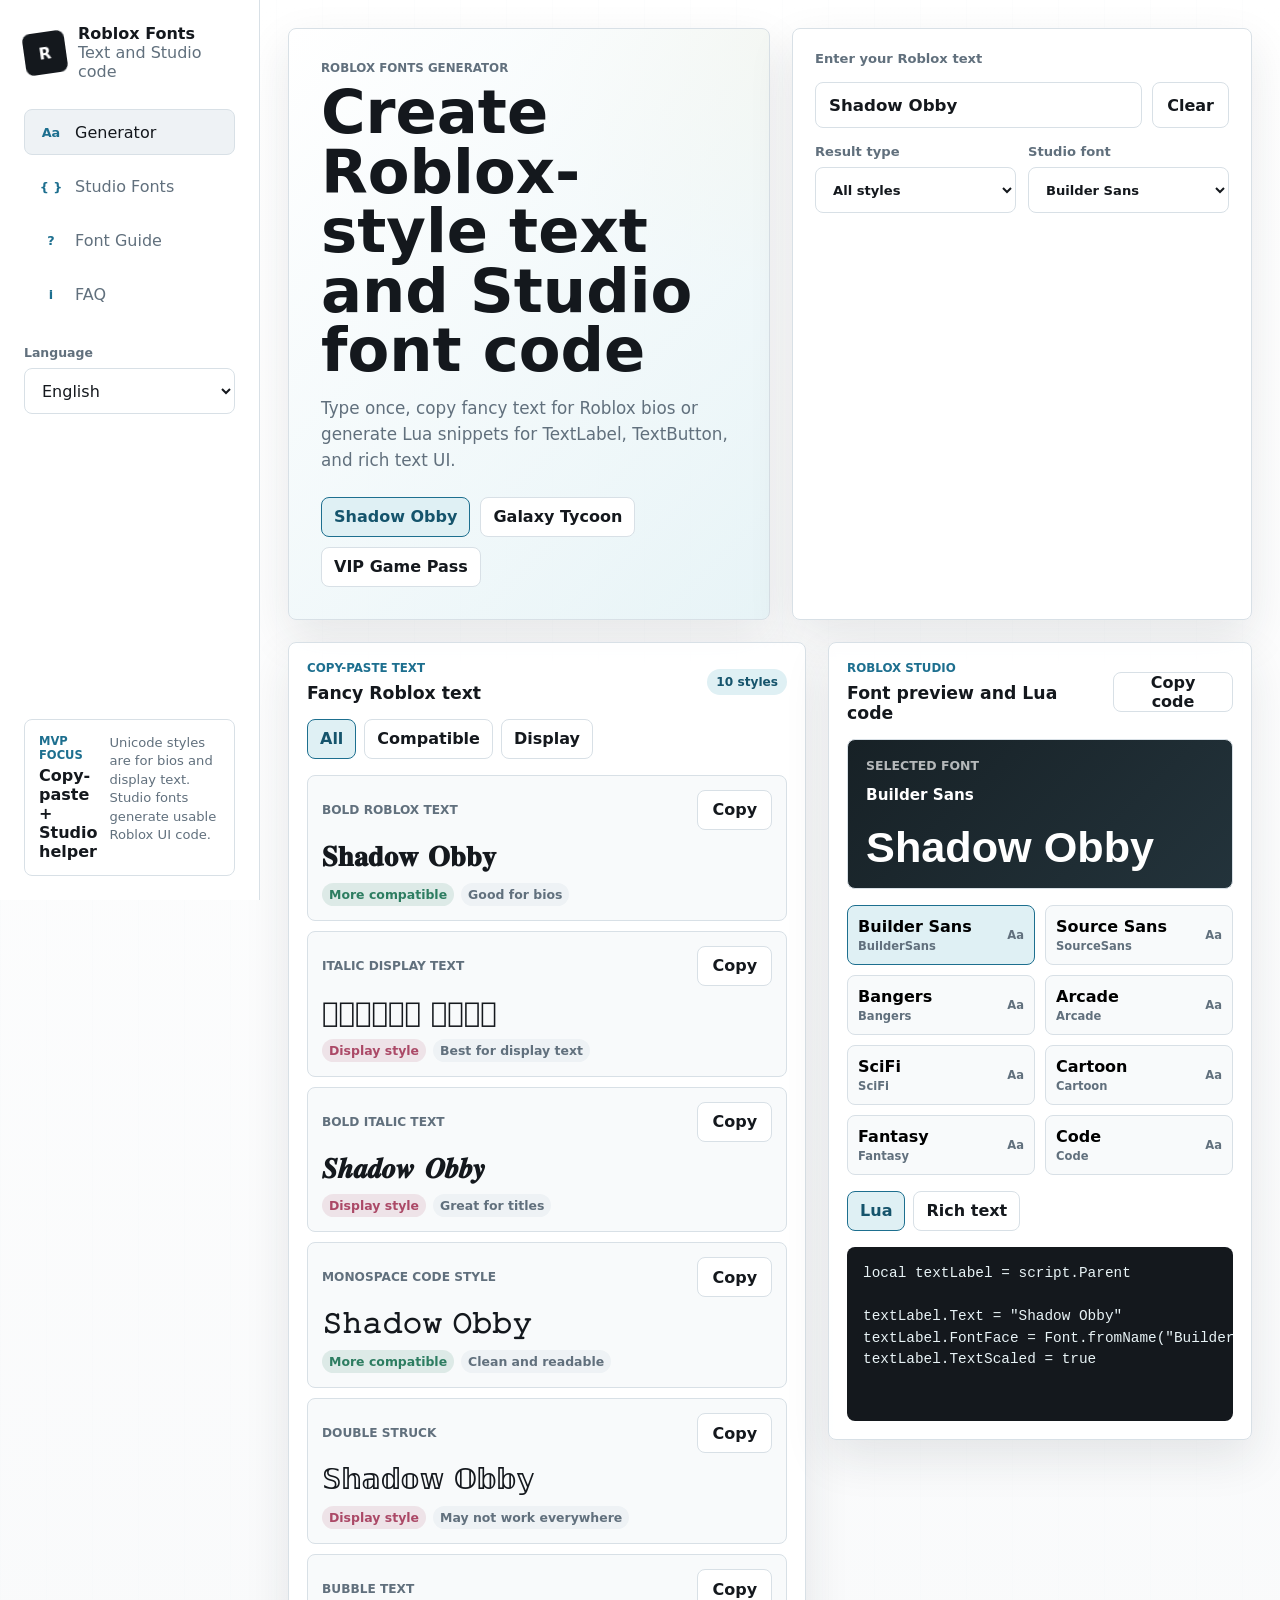
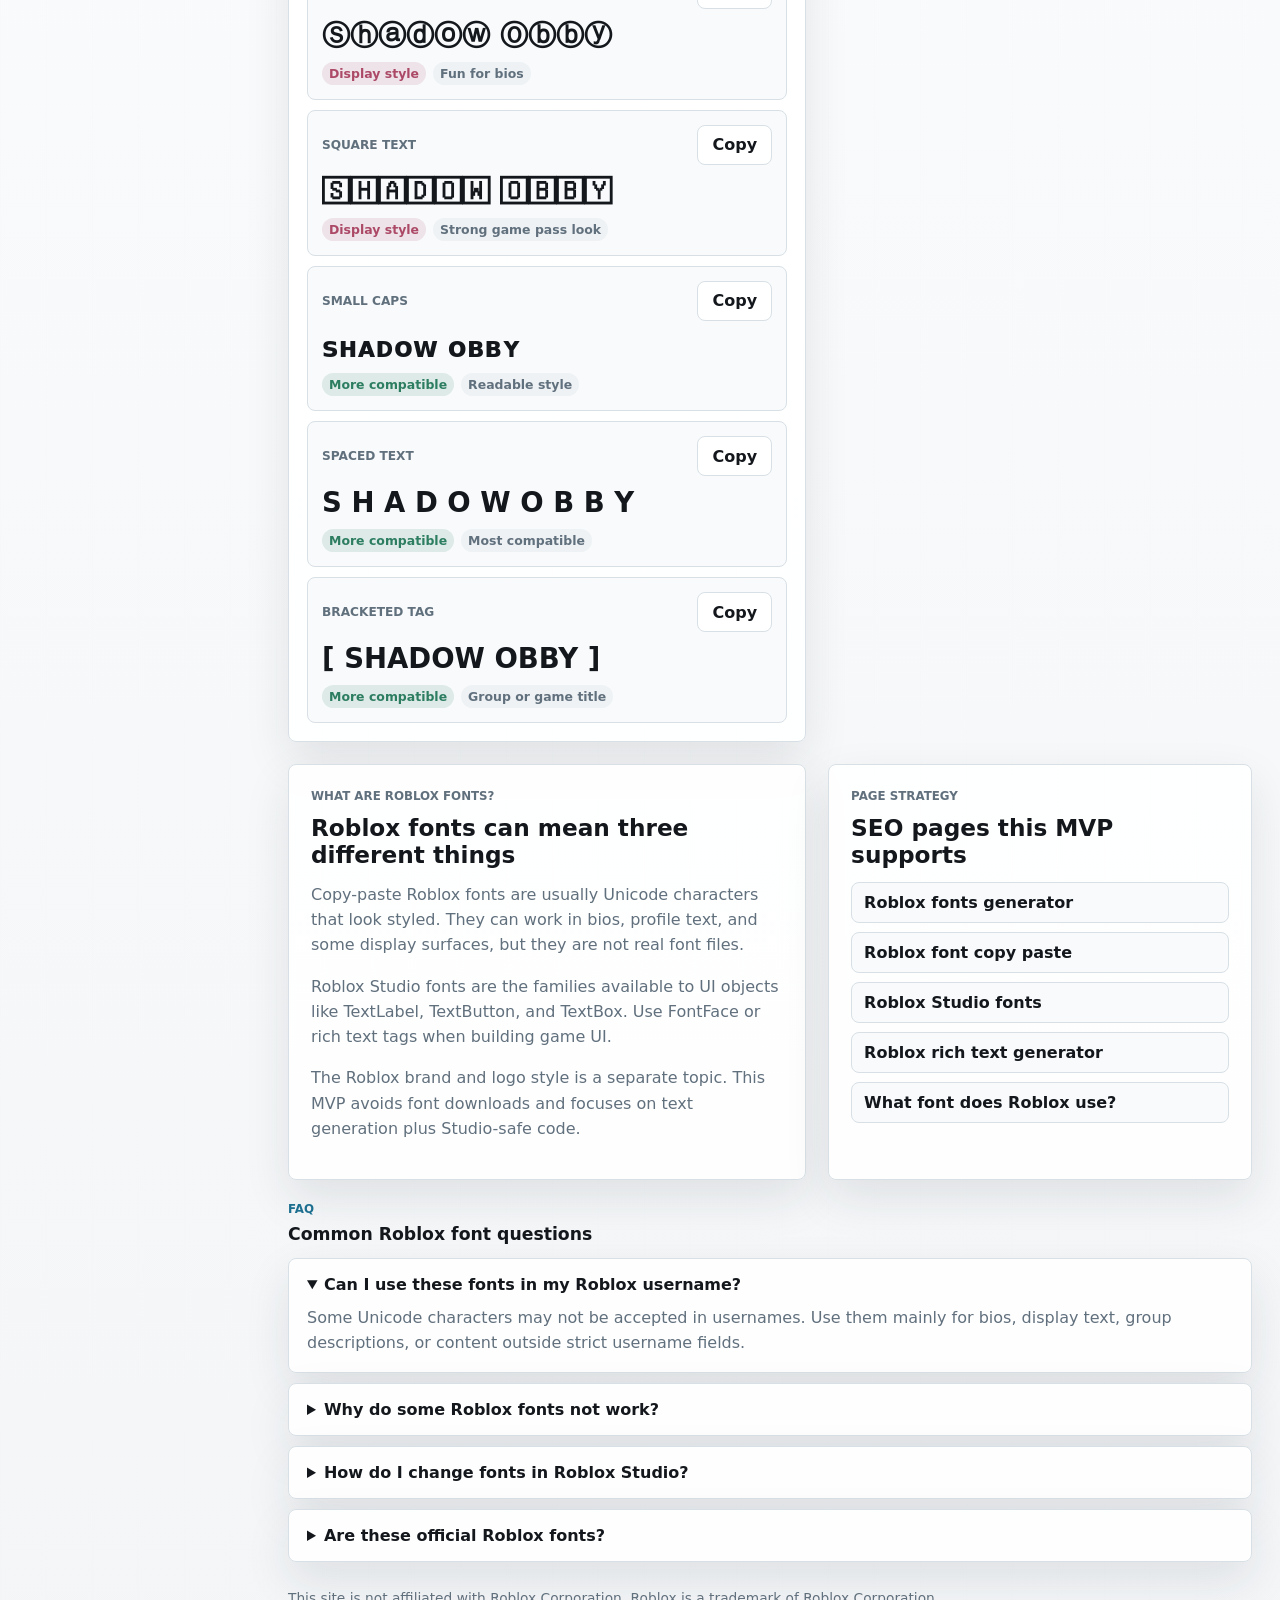
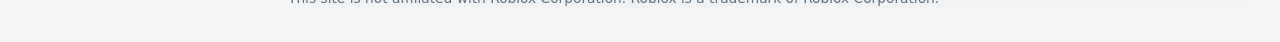
==== index.html @ 45d03dad "Add Roblox fonts MVP site" ====
<!doctype html>
<html lang="en" data-locale="en">
  <head>
    <meta charset="UTF-8" />
    <meta name="viewport" content="width=device-width, initial-scale=1.0" />
    <meta
      name="description"
      data-i18n-attr="content:meta.description"
      content="Create Roblox-style text, copy fancy fonts, preview Roblox Studio fonts, and generate Lua or rich text code for game UI."
    />
    <link rel="alternate" hreflang="en" href="?lang=en" />
    <link rel="alternate" hreflang="zh-CN" href="?lang=zh-CN" />
    <link rel="alternate" hreflang="x-default" href="?lang=en" />
    <link rel="canonical" href="https://gamefonttools.com/" />
    <title>Roblox Fonts Generator - Copy Text & Studio Font Code</title>
    <link rel="stylesheet" href="./styles.css" />
  </head>
  <body>
    <div class="app-shell">
      <aside class="sidebar" aria-label="Site navigation">
        <a class="brand" href="#generator" aria-label="Roblox Fonts Generator home" data-i18n-attr="aria-label:brand.homeLabel">
          <div class="brand-mark">R</div>
          <div>
            <strong data-i18n="brand.name">Roblox Fonts</strong>
            <span data-i18n="brand.tagline">Text and Studio code</span>
          </div>
        </a>

        <nav class="nav-list" aria-label="Primary" data-i18n-attr="aria-label:nav.aria">
          <a class="nav-item active" href="#generator" data-nav-target="generator">
            <span class="icon" aria-hidden="true">Aa</span>
            <span data-i18n="nav.generator">Generator</span>
          </a>
          <a class="nav-item" href="#studio-fonts" data-nav-target="studio-fonts">
            <span class="icon" aria-hidden="true">{ }</span>
            <span data-i18n="nav.studio">Studio Fonts</span>
          </a>
          <a class="nav-item" href="#font-guide" data-nav-target="font-guide">
            <span class="icon" aria-hidden="true">?</span>
            <span data-i18n="nav.guide">Font Guide</span>
          </a>
          <a class="nav-item" href="#faq" data-nav-target="faq">
            <span class="icon" aria-hidden="true">i</span>
            <span data-i18n="nav.faq">FAQ</span>
          </a>
        </nav>

        <div class="language-panel">
          <label for="language-select" data-i18n="language.label">Language</label>
          <select id="language-select" aria-label="Language" data-i18n-attr="aria-label:language.label">
            <option value="en">English</option>
            <option value="zh-CN">简体中文</option>
          </select>
        </div>

        <div class="usage-panel">
          <div>
            <span class="panel-label" data-i18n="sidebar.focusLabel">MVP focus</span>
            <strong data-i18n="sidebar.focusTitle">Copy-paste + Studio helper</strong>
          </div>
          <p data-i18n="sidebar.focusBody">
            Unicode styles are for bios and display text. Studio fonts generate usable Roblox UI code.
          </p>
        </div>
      </aside>

      <main class="main">
        <section class="hero" id="generator">
          <div class="hero-copy">
            <p class="eyebrow" data-i18n="hero.eyebrow">Roblox fonts generator</p>
            <h1 data-i18n="hero.title">Create Roblox-style text and Studio font code</h1>
            <p data-i18n="hero.body">
              Type once, copy fancy text for Roblox bios or generate Lua snippets for TextLabel,
              TextButton, and rich text UI.
            </p>
            <div class="hero-actions" aria-label="Quick examples" data-i18n-attr="aria-label:hero.examplesLabel">
              <button class="chip active" type="button" data-sample="Shadow Obby">Shadow Obby</button>
              <button class="chip" type="button" data-sample="Galaxy Tycoon">Galaxy Tycoon</button>
              <button class="chip" type="button" data-sample="VIP Game Pass">VIP Game Pass</button>
            </div>
          </div>

          <section class="tool-panel" aria-label="Roblox fonts input" data-i18n-attr="aria-label:tool.aria">
            <label for="text-input" data-i18n="tool.inputLabel">Enter your Roblox text</label>
            <div class="input-row">
              <input id="text-input" type="text" value="Shadow Obby" autocomplete="off" />
              <button class="secondary" type="button" id="clear-input" data-i18n="tool.clear">Clear</button>
            </div>
            <div class="controls-grid">
              <label>
                <span data-i18n="tool.resultType">Result type</span>
                <select id="mode-select">
                  <option value="all" data-i18n="filters.all">All styles</option>
                  <option value="safe" data-i18n="filters.safe">More compatible</option>
                  <option value="display" data-i18n="filters.display">Display names and bios</option>
                </select>
              </label>
              <label>
                <span data-i18n="tool.studioFont">Studio font</span>
                <select id="font-select"></select>
              </label>
            </div>
          </section>
        </section>

        <section class="workspace-grid" aria-label="Generated output" data-i18n-attr="aria-label:results.aria">
          <section class="panel result-panel">
            <div class="panel-head">
              <div>
                <p class="eyebrow" data-i18n="results.eyebrow">Copy-paste text</p>
                <h2 data-i18n="results.title">Fancy Roblox text</h2>
              </div>
              <span class="status-pill" id="style-count">0 styles</span>
            </div>
            <div class="tabs" role="tablist" aria-label="Result filters" data-i18n-attr="aria-label:results.filtersLabel">
              <button class="tab active" type="button" data-filter="all" data-i18n="tabs.all">All</button>
              <button class="tab" type="button" data-filter="safe" data-i18n="tabs.safe">Compatible</button>
              <button class="tab" type="button" data-filter="display" data-i18n="tabs.display">Display</button>
            </div>
            <div class="font-results" id="font-results" aria-live="polite"></div>
          </section>

          <section class="panel studio-panel" id="studio-fonts">
            <div class="panel-head">
              <div>
                <p class="eyebrow" data-i18n="studio.eyebrow">Roblox Studio</p>
                <h2 data-i18n="studio.title">Font preview and Lua code</h2>
              </div>
              <button class="secondary" type="button" id="copy-code" data-i18n="studio.copyCode">Copy code</button>
            </div>
            <div class="studio-preview">
              <span data-i18n="studio.selectedFont">Selected font</span>
              <strong id="studio-font-name">Builder Sans</strong>
              <p id="studio-preview-text">Shadow Obby</p>
            </div>
            <div class="font-picker" id="font-picker" aria-label="Roblox Studio font options" data-i18n-attr="aria-label:studio.fontOptionsLabel"></div>
            <div class="code-switch">
              <button class="tab active" type="button" data-code-mode="lua">Lua</button>
              <button class="tab" type="button" data-code-mode="rich" data-i18n="studio.richText">Rich text</button>
            </div>
            <pre class="code-box"><code id="code-output"></code></pre>
          </section>
        </section>

        <section class="content-grid" id="font-guide">
          <article class="info-panel">
            <p class="eyebrow" data-i18n="guide.eyebrow">What are Roblox fonts?</p>
            <h2 data-i18n="guide.title">Roblox fonts can mean three different things</h2>
            <p data-i18n="guide.copyPaste">
              Copy-paste Roblox fonts are usually Unicode characters that look styled. They can work
              in bios, profile text, and some display surfaces, but they are not real font files.
            </p>
            <p data-i18n="guide.studio">
              Roblox Studio fonts are the families available to UI objects like TextLabel,
              TextButton, and TextBox. Use FontFace or rich text tags when building game UI.
            </p>
            <p data-i18n="guide.brand">
              The Roblox brand and logo style is a separate topic. This MVP avoids font downloads
              and focuses on text generation plus Studio-safe code.
            </p>
          </article>

          <article class="info-panel">
            <p class="eyebrow" data-i18n="seo.eyebrow">Page strategy</p>
            <h2 data-i18n="seo.title">SEO pages this MVP supports</h2>
            <ul class="keyword-list">
              <li>Roblox fonts generator</li>
              <li>Roblox font copy paste</li>
              <li>Roblox Studio fonts</li>
              <li>Roblox rich text generator</li>
              <li>What font does Roblox use?</li>
            </ul>
          </article>
        </section>

        <section class="faq-section" id="faq">
          <div class="section-head">
            <div>
              <p class="eyebrow" data-i18n="faq.eyebrow">FAQ</p>
              <h2 data-i18n="faq.title">Common Roblox font questions</h2>
            </div>
          </div>
          <div class="faq-list">
            <details open>
              <summary data-i18n="faq.username.q">Can I use these fonts in my Roblox username?</summary>
              <p data-i18n="faq.username.a">
                Some Unicode characters may not be accepted in usernames. Use them mainly for bios,
                display text, group descriptions, or content outside strict username fields.
              </p>
            </details>
            <details>
              <summary data-i18n="faq.work.q">Why do some Roblox fonts not work?</summary>
              <p data-i18n="faq.work.a">
                Copy-paste styles depend on Unicode support and Roblox field rules. Studio fonts are
                more predictable because they use official UI font families.
              </p>
            </details>
            <details>
              <summary data-i18n="faq.studio.q">How do I change fonts in Roblox Studio?</summary>
              <p data-i18n="faq.studio.a">
                Select a UI object such as TextLabel, then set FontFace in properties or paste the
                generated Lua code into a LocalScript.
              </p>
            </details>
            <details>
              <summary data-i18n="faq.official.q">Are these official Roblox fonts?</summary>
              <p data-i18n="faq.official.a">
                The Studio font list mirrors common Roblox UI font names. Fancy copy-paste styles are
                Unicode transformations and are not official Roblox font files.
              </p>
            </details>
          </div>
        </section>

        <footer class="footer">
          <p data-i18n="footer.disclaimer">
            This site is not affiliated with Roblox Corporation. Roblox is a trademark of Roblox
            Corporation.
          </p>
        </footer>
      </main>
    </div>

    <script src="./script.js"></script>
  </body>
</html>
---- styles.css ----
:root {
  color-scheme: light;
  --bg: #f3f5f7;
  --surface: #ffffff;
  --surface-2: #eef2f5;
  --surface-3: #f8fafb;
  --ink: #14181d;
  --muted: #61707d;
  --line: #d8e0e6;
  --accent: #1d6f8f;
  --accent-strong: #15546c;
  --accent-soft: #dff0f4;
  --yellow: #f5b841;
  --green: #2d7d61;
  --rose: #ab4967;
  --shadow: 0 18px 46px rgba(29, 41, 50, 0.1);
}

* {
  box-sizing: border-box;
}

html {
  scroll-behavior: smooth;
}

body {
  margin: 0;
  min-height: 100vh;
  background:
    linear-gradient(180deg, rgba(255, 255, 255, 0.78), rgba(243, 245, 247, 0.96)),
    repeating-linear-gradient(90deg, rgba(29, 111, 143, 0.05) 0 1px, transparent 1px 46px);
  color: var(--ink);
  font-family:
    Inter, ui-sans-serif, system-ui, -apple-system, BlinkMacSystemFont, "Segoe UI",
    sans-serif;
}

button,
input,
select {
  font: inherit;
}

button,
a {
  -webkit-tap-highlight-color: transparent;
}

button {
  cursor: pointer;
}

a {
  color: inherit;
  text-decoration: none;
}

.app-shell {
  display: grid;
  grid-template-columns: 260px minmax(0, 1fr);
  min-height: 100vh;
}

.sidebar {
  position: sticky;
  top: 0;
  display: flex;
  flex-direction: column;
  gap: 28px;
  height: 100vh;
  padding: 24px;
  border-right: 1px solid var(--line);
  background: rgba(255, 255, 255, 0.86);
  backdrop-filter: blur(12px);
}

.brand,
.nav-item,
.panel-head,
.section-head,
.font-card,
.style-card-header,
.usage-panel {
  display: flex;
  align-items: center;
}

.brand {
  gap: 12px;
}

.brand-mark {
  display: grid;
  place-items: center;
  flex: 0 0 auto;
  width: 42px;
  height: 42px;
  border-radius: 8px;
  background: var(--ink);
  color: #fff;
  font-weight: 900;
  transform: rotate(-8deg);
}

.brand strong,
.brand span,
.panel-label {
  display: block;
}

.brand span,
.usage-panel p,
.hero p,
.info-panel p,
.faq-list p,
.footer,
.style-meta,
.studio-preview span {
  color: var(--muted);
}

.nav-list {
  display: grid;
  gap: 8px;
}

.language-panel {
  display: grid;
  gap: 8px;
}

.language-panel label {
  color: var(--muted);
  font-size: 0.78rem;
  font-weight: 850;
}

.nav-item {
  gap: 10px;
  width: 100%;
  min-height: 42px;
  padding: 10px 12px;
  border: 1px solid transparent;
  border-radius: 8px;
  background: transparent;
  color: var(--muted);
  text-align: left;
}

.nav-item.active,
.nav-item:hover,
.nav-item:focus-visible {
  border-color: var(--line);
  background: var(--surface-2);
  color: var(--ink);
}

.icon {
  display: grid;
  place-items: center;
  flex: 0 0 auto;
  width: 28px;
  height: 24px;
  color: var(--accent);
  font-size: 0.8rem;
  font-weight: 900;
}

.usage-panel {
  align-items: flex-start;
  gap: 12px;
  margin-top: auto;
  padding: 14px;
  border: 1px solid var(--line);
  border-radius: 8px;
  background: var(--surface);
}

.panel-label {
  margin-bottom: 4px;
  color: var(--accent);
  font-size: 0.72rem;
  font-weight: 900;
  text-transform: uppercase;
}

.usage-panel p {
  margin: 0;
  font-size: 0.82rem;
  line-height: 1.4;
}

.main {
  padding: 28px;
}

.hero {
  display: grid;
  grid-template-columns: minmax(0, 1fr) minmax(320px, 460px);
  gap: 22px;
  align-items: stretch;
  margin-bottom: 22px;
}

.hero-copy,
.tool-panel,
.panel,
.info-panel,
.faq-list details {
  border: 1px solid var(--line);
  border-radius: 8px;
  background: rgba(255, 255, 255, 0.94);
  box-shadow: var(--shadow);
}

.hero-copy {
  min-height: 330px;
  padding: 32px;
  background:
    linear-gradient(135deg, rgba(255, 255, 255, 0.96), rgba(223, 240, 244, 0.72)),
    radial-gradient(circle at top right, rgba(245, 184, 65, 0.28), transparent 34%);
}

.eyebrow {
  margin: 0 0 8px;
  color: var(--accent);
  font-size: 0.74rem;
  font-weight: 900;
  letter-spacing: 0;
  text-transform: uppercase;
}

h1,
h2,
p {
  margin-top: 0;
}

h1 {
  max-width: 760px;
  margin-bottom: 14px;
  font-size: 3.8rem;
  line-height: 0.98;
  letter-spacing: 0;
}

h2 {
  margin-bottom: 0;
  font-size: 1.08rem;
  letter-spacing: 0;
}

.hero-copy p:not(.eyebrow) {
  max-width: 670px;
  font-size: 1.05rem;
  line-height: 1.55;
}

.hero-actions {
  display: flex;
  flex-wrap: wrap;
  gap: 10px;
  margin-top: 24px;
}

.chip,
.tab,
.primary,
.secondary,
.copy-button {
  min-height: 40px;
  border-radius: 8px;
  font-weight: 850;
}

.chip,
.tab {
  padding: 0 12px;
  border: 1px solid var(--line);
  background: var(--surface);
  color: var(--ink);
}

.chip.active,
.chip:hover,
.tab.active,
.tab:hover {
  border-color: var(--accent);
  background: var(--accent-soft);
  color: var(--accent-strong);
}

.tool-panel {
  display: grid;
  align-content: start;
  gap: 16px;
  padding: 22px;
}

.tool-panel label,
.controls-grid label {
  display: grid;
  gap: 8px;
  color: var(--muted);
  font-size: 0.82rem;
  font-weight: 850;
}

.input-row {
  display: grid;
  grid-template-columns: minmax(0, 1fr) auto;
  gap: 10px;
}

input,
select {
  width: 100%;
  min-height: 46px;
  padding: 0 13px;
  border: 1px solid var(--line);
  border-radius: 8px;
  background: var(--surface);
  color: var(--ink);
}

input {
  font-size: 1.04rem;
  font-weight: 800;
}

input:focus,
select:focus,
button:focus-visible,
a:focus-visible {
  outline: 3px solid rgba(29, 111, 143, 0.2);
  outline-offset: 2px;
}

.controls-grid {
  display: grid;
  grid-template-columns: 1fr 1fr;
  gap: 12px;
}

.primary,
.secondary,
.copy-button {
  padding: 0 14px;
}

.primary {
  border: 1px solid var(--accent);
  background: var(--accent);
  color: #fff;
}

.primary:hover {
  background: var(--accent-strong);
}

.secondary,
.copy-button {
  border: 1px solid var(--line);
  background: var(--surface);
  color: var(--ink);
}

.secondary:hover,
.copy-button:hover {
  background: var(--surface-2);
}

.workspace-grid {
  display: grid;
  grid-template-columns: minmax(360px, 1.1fr) minmax(330px, 0.9fr);
  gap: 22px;
  align-items: start;
}

.panel {
  display: grid;
  gap: 16px;
  padding: 18px;
}

.panel-head,
.section-head,
.style-card-header {
  justify-content: space-between;
  gap: 12px;
}

.status-pill {
  flex: 0 0 auto;
  padding: 6px 9px;
  border-radius: 999px;
  background: var(--accent-soft);
  color: var(--accent-strong);
  font-size: 0.76rem;
  font-weight: 900;
}

.tabs,
.code-switch {
  display: flex;
  flex-wrap: wrap;
  gap: 8px;
}

.font-results {
  display: grid;
  gap: 10px;
}

.style-card {
  display: grid;
  gap: 11px;
  min-width: 0;
  padding: 14px;
  border: 1px solid var(--line);
  border-radius: 8px;
  background: var(--surface-3);
}

.style-name {
  color: var(--muted);
  font-size: 0.76rem;
  font-weight: 900;
  text-transform: uppercase;
}

.style-preview {
  overflow-wrap: anywhere;
  color: var(--ink);
  font-size: 1.72rem;
  font-weight: 900;
  line-height: 1.12;
}

.style-meta {
  display: flex;
  flex-wrap: wrap;
  gap: 7px;
  font-size: 0.78rem;
  font-weight: 800;
}

.tag {
  padding: 4px 7px;
  border-radius: 999px;
  background: #eef2f5;
}

.tag.safe {
  background: rgba(45, 125, 97, 0.13);
  color: var(--green);
}

.tag.display {
  background: rgba(171, 73, 103, 0.13);
  color: var(--rose);
}

.studio-preview {
  display: grid;
  gap: 6px;
  min-height: 150px;
  padding: 18px;
  border: 1px solid var(--line);
  border-radius: 8px;
  background:
    linear-gradient(135deg, #172126, #23333b),
    var(--ink);
  color: #fff;
}

.studio-preview span {
  color: rgba(255, 255, 255, 0.68);
  font-size: 0.78rem;
  font-weight: 850;
  text-transform: uppercase;
}

.studio-preview strong {
  font-size: 0.95rem;
}

.studio-preview p {
  margin: auto 0 0;
  overflow-wrap: anywhere;
  font-size: 2.7rem;
  font-weight: 900;
  line-height: 1.05;
}

.font-picker {
  display: grid;
  grid-template-columns: repeat(2, minmax(0, 1fr));
  gap: 10px;
}

.font-card {
  justify-content: space-between;
  gap: 10px;
  min-height: 60px;
  padding: 10px;
  border: 1px solid var(--line);
  border-radius: 8px;
  background: var(--surface-3);
  text-align: left;
}

.font-card.active {
  border-color: var(--accent);
  background: var(--accent-soft);
}

.font-card span {
  display: block;
  color: var(--muted);
  font-size: 0.72rem;
  font-weight: 850;
}

.font-card strong {
  display: block;
  margin-bottom: 3px;
}

.code-box {
  overflow: auto;
  min-height: 174px;
  margin: 0;
  padding: 16px;
  border-radius: 8px;
  background: #14181d;
  color: #e8f3f6;
  font-size: 0.9rem;
  line-height: 1.5;
}

.content-grid {
  display: grid;
  grid-template-columns: minmax(0, 1.1fr) minmax(280px, 0.9fr);
  gap: 22px;
  margin-top: 22px;
}

.info-panel {
  padding: 22px;
}

.info-panel h2 {
  margin-bottom: 14px;
  font-size: 1.45rem;
}

.info-panel p {
  line-height: 1.58;
}

.keyword-list {
  display: grid;
  gap: 9px;
  margin: 0;
  padding: 0;
  list-style: none;
}

.keyword-list li {
  padding: 10px 12px;
  border: 1px solid var(--line);
  border-radius: 8px;
  background: var(--surface-3);
  font-weight: 800;
}

.faq-section {
  margin-top: 22px;
}

.section-head {
  margin-bottom: 14px;
}

.faq-list {
  display: grid;
  gap: 10px;
}

.faq-list details {
  padding: 16px 18px;
}

.faq-list summary {
  cursor: pointer;
  font-weight: 900;
}

.faq-list p {
  margin: 12px 0 0;
  line-height: 1.55;
}

.footer {
  padding: 28px 0 8px;
  font-size: 0.86rem;
}

.footer p {
  margin-bottom: 0;
}

.toast {
  position: fixed;
  right: 24px;
  bottom: 24px;
  z-index: 10;
  max-width: min(360px, calc(100vw - 32px));
  padding: 12px 14px;
  border: 1px solid var(--line);
  border-radius: 8px;
  background: var(--ink);
  color: #fff;
  box-shadow: var(--shadow);
  font-weight: 850;
}

@media (max-width: 1080px) {
  .app-shell {
    grid-template-columns: 1fr;
  }

  .sidebar {
    position: static;
    height: auto;
    border-right: 0;
    border-bottom: 1px solid var(--line);
  }

  .nav-list {
    grid-template-columns: repeat(4, minmax(0, 1fr));
  }

  .usage-panel {
    margin-top: 0;
  }

  .hero,
  .workspace-grid,
  .content-grid {
    grid-template-columns: 1fr;
  }

  h1 {
    font-size: 3rem;
  }

  .studio-preview p {
    font-size: 2.35rem;
  }
}

@media (max-width: 720px) {
  .main,
  .sidebar {
    padding: 18px;
  }

  .nav-list {
    grid-template-columns: 1fr 1fr;
  }

  .hero-copy {
    min-height: auto;
    padding: 24px;
  }

  h1 {
    font-size: 2.25rem;
  }

  .style-preview {
    font-size: 1.35rem;
  }

  .studio-preview p {
    font-size: 1.9rem;
  }

  .input-row,
  .controls-grid,
  .font-picker {
    grid-template-columns: 1fr;
  }

  .panel-head,
  .section-head {
    align-items: flex-start;
  }
}
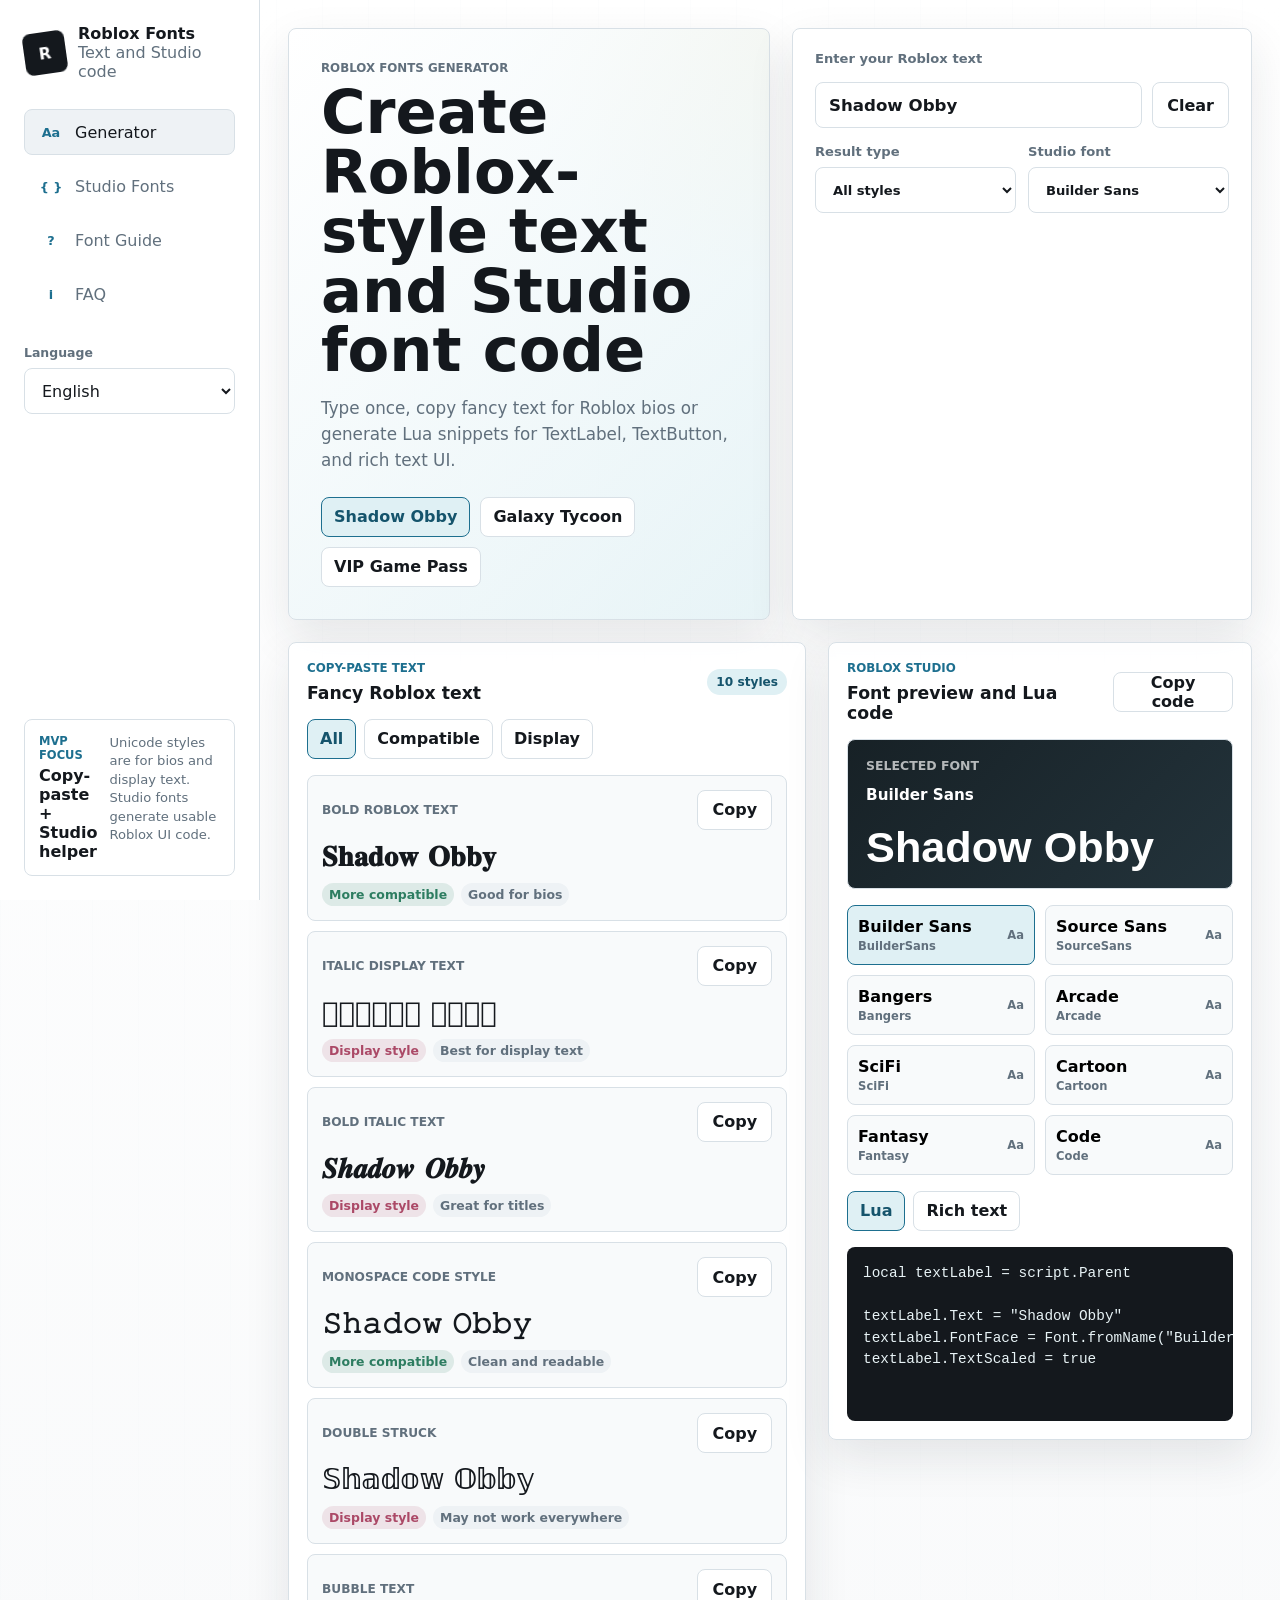
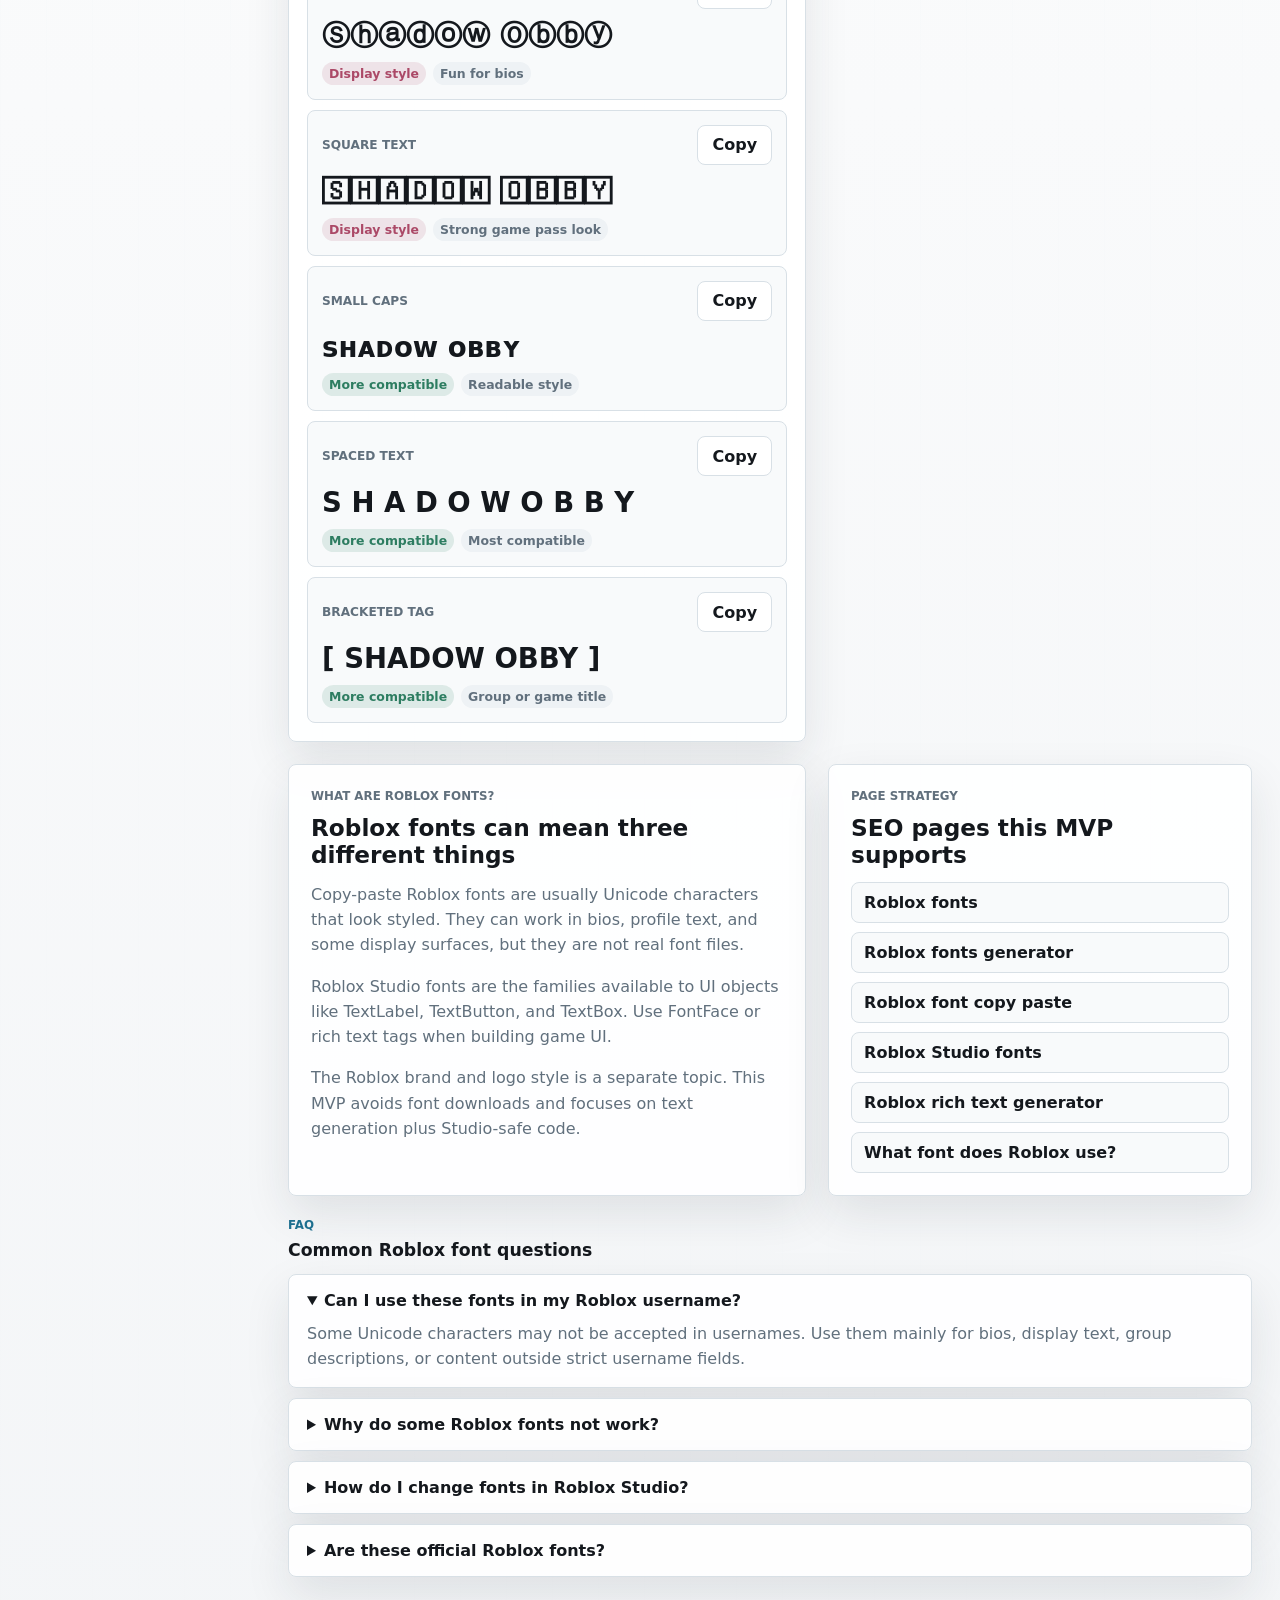
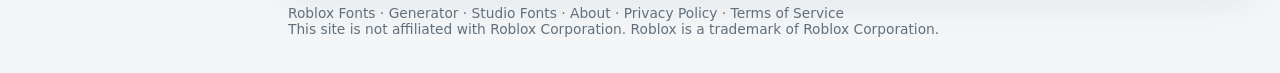
==== commit 7442f95a: "Add SEO content cluster and site trust pages" ====
--- a/index.html
+++ b/index.html
@@ -8,12 +8,39 @@
       data-i18n-attr="content:meta.description"
       content="Create Roblox-style text, copy fancy fonts, preview Roblox Studio fonts, and generate Lua or rich text code for game UI."
     />
+    <meta name="robots" content="index, follow" />
     <link rel="alternate" hreflang="en" href="?lang=en" />
     <link rel="alternate" hreflang="zh-CN" href="?lang=zh-CN" />
     <link rel="alternate" hreflang="x-default" href="?lang=en" />
     <link rel="canonical" href="https://gamefonttools.com/" />
+    <link rel="icon" href="/public/favicon.svg" type="image/svg+xml" />
+    <link rel="manifest" href="/public/site.webmanifest" />
+    <meta name="theme-color" content="#14181d" />
+    <script async src="https://www.googletagmanager.com/gtag/js?id=G-G0WJ9WEG4P"></script>
+    <script>
+      window.dataLayer = window.dataLayer || [];
+      function gtag(){dataLayer.push(arguments);}
+      gtag('js', new Date());
+      gtag('config', 'G-G0WJ9WEG4P');
+    </script>
+
     <title>Roblox Fonts Generator - Copy Text & Studio Font Code</title>
     <link rel="stylesheet" href="./styles.css" />
+    <script type="application/ld+json">
+      {
+              "@context": "https://schema.org",
+              "@type": "BreadcrumbList",
+              "itemListElement": [
+                      {
+                              "@type": "ListItem",
+                              "position": 1,
+                              "name": "Home",
+                              "item": "https://gamefonttools.com/"
+                      }
+              ]
+      }
+    </script>
+
   </head>
   <body>
     <div class="app-shell">
@@ -164,11 +191,12 @@
             <p class="eyebrow" data-i18n="seo.eyebrow">Page strategy</p>
             <h2 data-i18n="seo.title">SEO pages this MVP supports</h2>
             <ul class="keyword-list">
-              <li>Roblox fonts generator</li>
-              <li>Roblox font copy paste</li>
-              <li>Roblox Studio fonts</li>
-              <li>Roblox rich text generator</li>
-              <li>What font does Roblox use?</li>
+              <li><a href="./roblox-fonts/">Roblox fonts</a></li>
+              <li><a href="./roblox-fonts-generator/">Roblox fonts generator</a></li>
+              <li><a href="./roblox-font-copy-paste/">Roblox font copy paste</a></li>
+              <li><a href="./roblox-studio-fonts/">Roblox Studio fonts</a></li>
+              <li><a href="./roblox-rich-text-generator/">Roblox rich text generator</a></li>
+              <li><a href="./what-font-does-roblox-use/">What font does Roblox use?</a></li>
             </ul>
           </article>
         </section>
@@ -211,12 +239,16 @@
             </details>
           </div>
         </section>
-
         <footer class="footer">
-          <p data-i18n="footer.disclaimer">
-            This site is not affiliated with Roblox Corporation. Roblox is a trademark of Roblox
-            Corporation.
+          <p>
+            <a href="./roblox-fonts/">Roblox Fonts</a> ·
+            <a href="./roblox-fonts-generator/">Generator</a> ·
+            <a href="./roblox-studio-fonts/">Studio Fonts</a> ·
+            <a href="./about/">About</a> ·
+            <a href="./privacy-policy/">Privacy Policy</a> ·
+            <a href="./terms-of-service/">Terms of Service</a>
           </p>
+          <p>This site is not affiliated with Roblox Corporation. Roblox is a trademark of Roblox Corporation.</p>
         </footer>
       </main>
     </div>
--- a/styles.css
+++ b/styles.css
@@ -612,6 +612,161 @@
   margin-bottom: 0;
 }
 
+.seo-layout {
+  display: grid;
+  gap: 22px;
+}
+
+.seo-hero {
+  display: grid;
+  grid-template-columns: minmax(0, 1fr) minmax(300px, 430px);
+  gap: 22px;
+  align-items: stretch;
+}
+
+.seo-card,
+.source-card,
+.example-card {
+  border: 1px solid var(--line);
+  border-radius: 8px;
+  background: rgba(255, 255, 255, 0.94);
+  box-shadow: var(--shadow);
+}
+
+.seo-card {
+  padding: 28px;
+}
+
+.seo-card h1 {
+  font-size: 3.1rem;
+}
+
+.seo-card p,
+.source-card p,
+.example-card p {
+  color: var(--muted);
+  line-height: 1.6;
+}
+
+.mini-tool {
+  display: grid;
+  gap: 12px;
+  padding: 18px;
+  border: 1px solid var(--line);
+  border-radius: 8px;
+  background: var(--surface);
+  box-shadow: var(--shadow);
+}
+
+.mini-tool input {
+  width: 100%;
+}
+
+.sample-grid,
+.source-grid,
+.related-grid,
+.example-grid {
+  display: grid;
+  gap: 12px;
+}
+
+.sample-grid {
+  grid-template-columns: 1fr;
+}
+
+.sample-row,
+.related-link {
+  display: grid;
+  gap: 8px;
+  padding: 12px;
+  border: 1px solid var(--line);
+  border-radius: 8px;
+  background: var(--surface-3);
+}
+
+.sample-row strong {
+  overflow-wrap: anywhere;
+  font-size: 1.25rem;
+}
+
+.sample-row button {
+  justify-self: start;
+}
+
+.seo-section {
+  display: grid;
+  gap: 14px;
+}
+
+.seo-section h2 {
+  font-size: 1.6rem;
+}
+
+.text-columns {
+  display: grid;
+  grid-template-columns: repeat(2, minmax(0, 1fr));
+  gap: 22px;
+}
+
+.source-grid,
+.related-grid,
+.example-grid {
+  grid-template-columns: repeat(3, minmax(0, 1fr));
+}
+
+.source-card,
+.example-card {
+  padding: 18px;
+}
+
+.source-card a,
+.related-link {
+  color: var(--accent-strong);
+  font-weight: 900;
+}
+
+.related-link span {
+  color: var(--muted);
+  font-weight: 700;
+  line-height: 1.45;
+}
+
+.breadcrumb {
+  display: flex;
+  flex-wrap: wrap;
+  gap: 8px;
+  margin-bottom: 14px;
+  color: var(--muted);
+  font-size: 0.82rem;
+  font-weight: 800;
+}
+
+.breadcrumb a {
+  color: var(--accent-strong);
+}
+
+.quick-links {
+  display: flex;
+  flex-wrap: wrap;
+  gap: 10px;
+  margin-top: 18px;
+}
+
+.quick-links a {
+  min-height: 40px;
+  padding: 10px 12px;
+  border: 1px solid var(--line);
+  border-radius: 8px;
+  background: var(--surface);
+  font-weight: 850;
+}
+
+.quick-links a:hover {
+  border-color: var(--accent);
+  background: var(--accent-soft);
+  color: var(--accent-strong);
+}
+
 .toast {
   position: fixed;
   right: 24px;
@@ -648,6 +803,7 @@
   }
 
   .hero,
+  .seo-hero,
   .workspace-grid,
   .content-grid {
     grid-template-columns: 1fr;
@@ -691,7 +847,11 @@
 
   .input-row,
   .controls-grid,
-  .font-picker {
+  .font-picker,
+  .text-columns,
+  .source-grid,
+  .related-grid,
+  .example-grid {
     grid-template-columns: 1fr;
   }
 
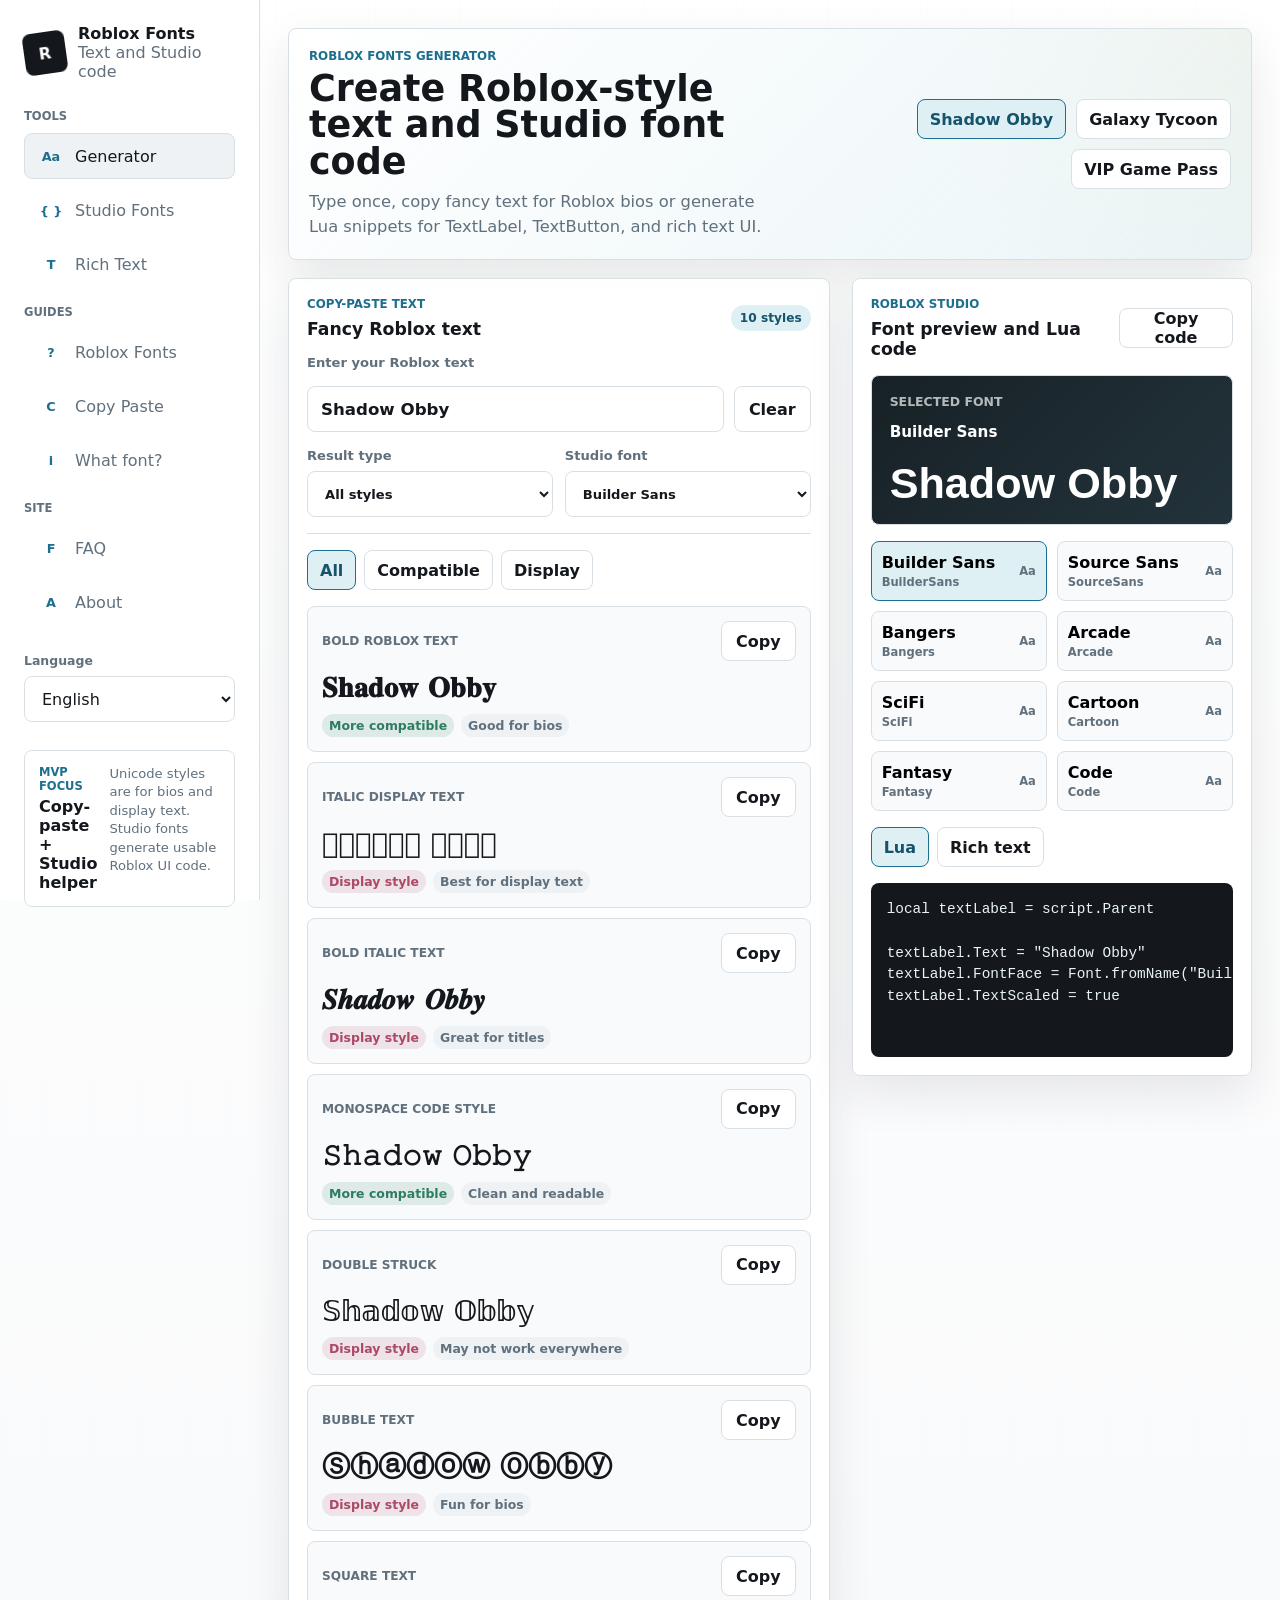
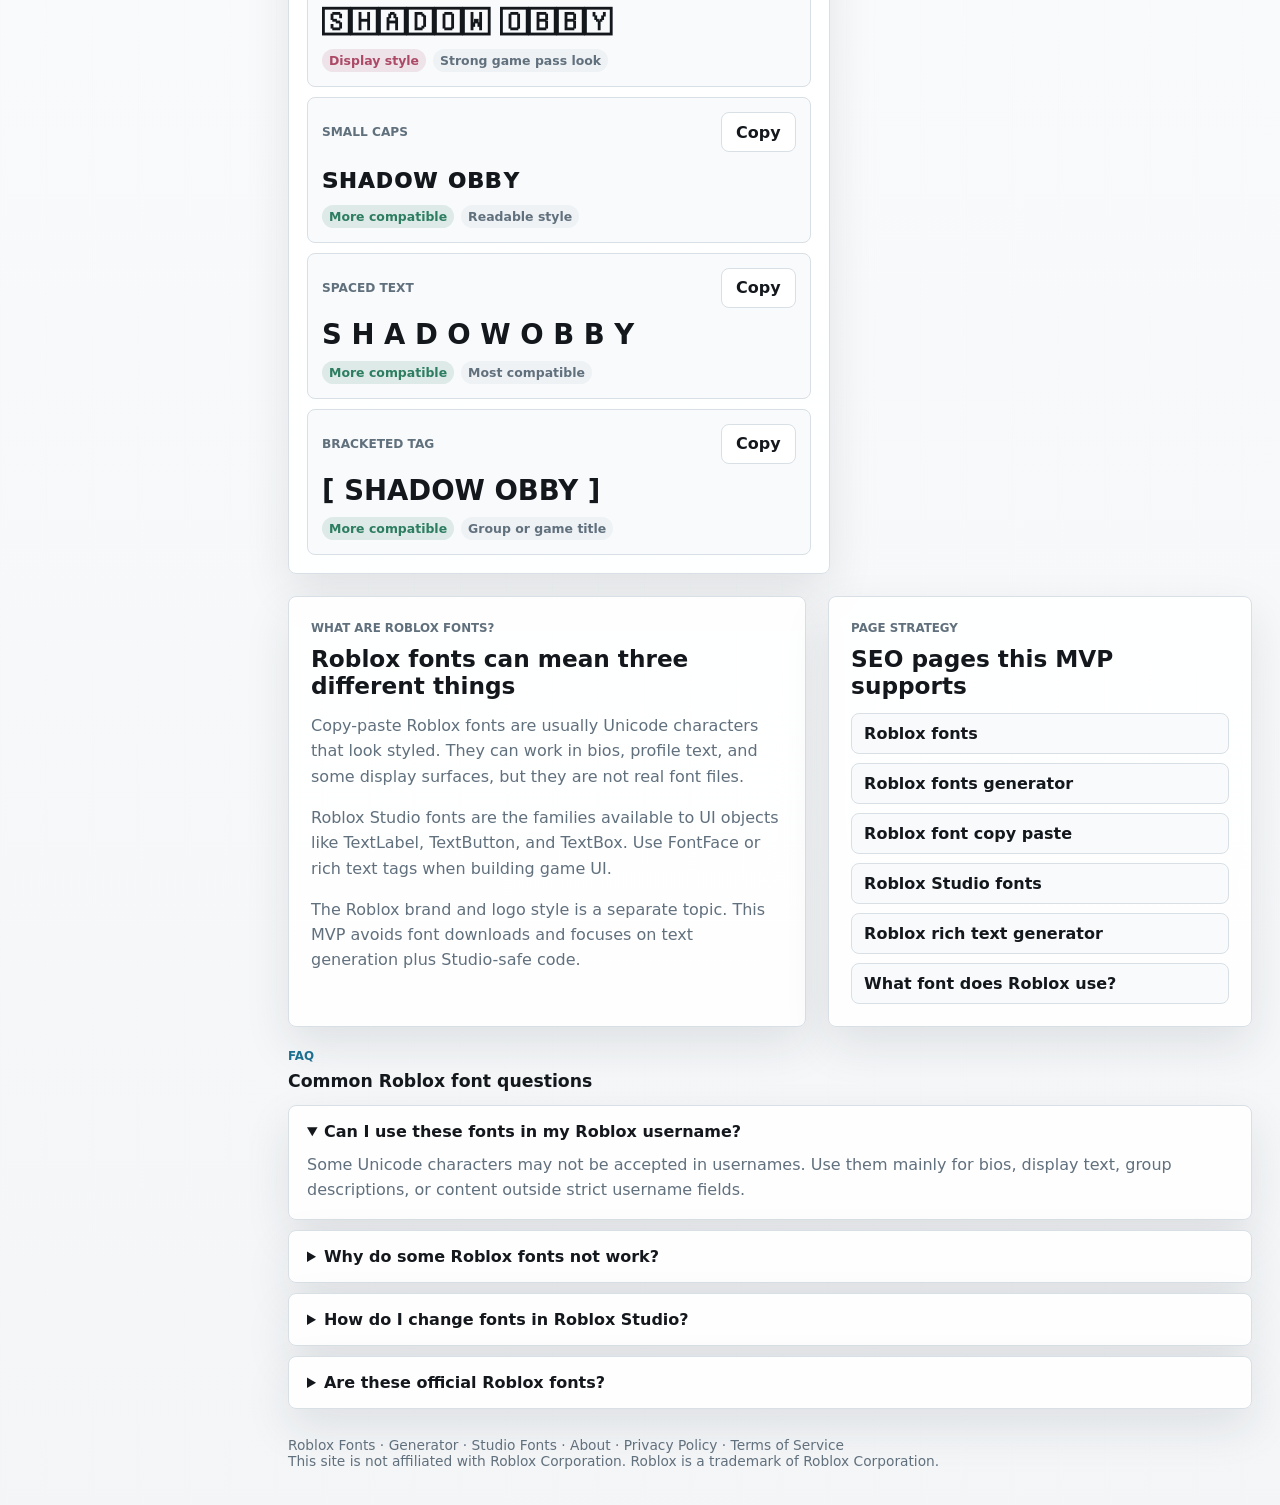
==== commit e1737cb2: "Refine homepage tool layout and guide navigation" ====
--- a/index.html
+++ b/index.html
@@ -53,23 +53,48 @@
           </div>
         </a>
 
-        <nav class="nav-list" aria-label="Primary" data-i18n-attr="aria-label:nav.aria">
-          <a class="nav-item active" href="#generator" data-nav-target="generator">
-            <span class="icon" aria-hidden="true">Aa</span>
-            <span data-i18n="nav.generator">Generator</span>
-          </a>
-          <a class="nav-item" href="#studio-fonts" data-nav-target="studio-fonts">
-            <span class="icon" aria-hidden="true">{ }</span>
-            <span data-i18n="nav.studio">Studio Fonts</span>
-          </a>
-          <a class="nav-item" href="#font-guide" data-nav-target="font-guide">
-            <span class="icon" aria-hidden="true">?</span>
-            <span data-i18n="nav.guide">Font Guide</span>
-          </a>
-          <a class="nav-item" href="#faq" data-nav-target="faq">
-            <span class="icon" aria-hidden="true">i</span>
-            <span data-i18n="nav.faq">FAQ</span>
-          </a>
+        <nav class="nav-groups" aria-label="Primary" data-i18n-attr="aria-label:nav.aria">
+          <div class="nav-group">
+            <span class="nav-group-label" data-i18n="nav.toolsLabel">Tools</span>
+            <a class="nav-item active" href="#generator" data-nav-target="generator">
+              <span class="icon" aria-hidden="true">Aa</span>
+              <span data-i18n="nav.generator">Generator</span>
+            </a>
+            <a class="nav-item" href="#studio-fonts" data-nav-target="studio-fonts">
+              <span class="icon" aria-hidden="true">{ }</span>
+              <span data-i18n="nav.studio">Studio Fonts</span>
+            </a>
+            <a class="nav-item" href="./roblox-rich-text-generator/">
+              <span class="icon" aria-hidden="true">T</span>
+              <span data-i18n="nav.richText">Rich Text</span>
+            </a>
+          </div>
+          <div class="nav-group">
+            <span class="nav-group-label" data-i18n="nav.guidesLabel">Guides</span>
+            <a class="nav-item" href="./roblox-fonts/">
+              <span class="icon" aria-hidden="true">?</span>
+              <span data-i18n="nav.robloxFonts">Roblox Fonts</span>
+            </a>
+            <a class="nav-item" href="./roblox-font-copy-paste/">
+              <span class="icon" aria-hidden="true">C</span>
+              <span data-i18n="nav.copyPaste">Copy Paste</span>
+            </a>
+            <a class="nav-item" href="./what-font-does-roblox-use/">
+              <span class="icon" aria-hidden="true">i</span>
+              <span data-i18n="nav.fontQuestion">What font?</span>
+            </a>
+          </div>
+          <div class="nav-group">
+            <span class="nav-group-label" data-i18n="nav.siteLabel">Site</span>
+            <a class="nav-item" href="#faq" data-nav-target="faq">
+              <span class="icon" aria-hidden="true">F</span>
+              <span data-i18n="nav.faq">FAQ</span>
+            </a>
+            <a class="nav-item" href="./about/">
+              <span class="icon" aria-hidden="true">A</span>
+              <span data-i18n="nav.about">About</span>
+            </a>
+          </div>
         </nav>
 
         <div class="language-panel">
@@ -92,46 +117,24 @@
       </aside>
 
       <main class="main">
-        <section class="hero" id="generator">
-          <div class="hero-copy">
+        <section class="intro-strip" id="generator">
+          <div class="intro-copy">
             <p class="eyebrow" data-i18n="hero.eyebrow">Roblox fonts generator</p>
             <h1 data-i18n="hero.title">Create Roblox-style text and Studio font code</h1>
             <p data-i18n="hero.body">
               Type once, copy fancy text for Roblox bios or generate Lua snippets for TextLabel,
               TextButton, and rich text UI.
             </p>
-            <div class="hero-actions" aria-label="Quick examples" data-i18n-attr="aria-label:hero.examplesLabel">
-              <button class="chip active" type="button" data-sample="Shadow Obby">Shadow Obby</button>
-              <button class="chip" type="button" data-sample="Galaxy Tycoon">Galaxy Tycoon</button>
-              <button class="chip" type="button" data-sample="VIP Game Pass">VIP Game Pass</button>
-            </div>
-          </div>
-
-          <section class="tool-panel" aria-label="Roblox fonts input" data-i18n-attr="aria-label:tool.aria">
-            <label for="text-input" data-i18n="tool.inputLabel">Enter your Roblox text</label>
-            <div class="input-row">
-              <input id="text-input" type="text" value="Shadow Obby" autocomplete="off" />
-              <button class="secondary" type="button" id="clear-input" data-i18n="tool.clear">Clear</button>
-            </div>
-            <div class="controls-grid">
-              <label>
-                <span data-i18n="tool.resultType">Result type</span>
-                <select id="mode-select">
-                  <option value="all" data-i18n="filters.all">All styles</option>
-                  <option value="safe" data-i18n="filters.safe">More compatible</option>
-                  <option value="display" data-i18n="filters.display">Display names and bios</option>
-                </select>
-              </label>
-              <label>
-                <span data-i18n="tool.studioFont">Studio font</span>
-                <select id="font-select"></select>
-              </label>
-            </div>
-          </section>
-        </section>
-
-        <section class="workspace-grid" aria-label="Generated output" data-i18n-attr="aria-label:results.aria">
-          <section class="panel result-panel">
+          </div>
+          <div class="hero-actions" aria-label="Quick examples" data-i18n-attr="aria-label:hero.examplesLabel">
+            <button class="chip active" type="button" data-sample="Shadow Obby">Shadow Obby</button>
+            <button class="chip" type="button" data-sample="Galaxy Tycoon">Galaxy Tycoon</button>
+            <button class="chip" type="button" data-sample="VIP Game Pass">VIP Game Pass</button>
+          </div>
+        </section>
+
+        <section class="tool-workspace" aria-label="Roblox fonts generator workspace" data-i18n-attr="aria-label:tool.workspaceAria">
+          <section class="panel generator-panel" aria-label="Roblox fonts input and results" data-i18n-attr="aria-label:tool.aria">
             <div class="panel-head">
               <div>
                 <p class="eyebrow" data-i18n="results.eyebrow">Copy-paste text</p>
@@ -139,6 +142,27 @@
               </div>
               <span class="status-pill" id="style-count">0 styles</span>
             </div>
+            <div class="tool-panel inline-tool-panel">
+              <label for="text-input" data-i18n="tool.inputLabel">Enter your Roblox text</label>
+              <div class="input-row">
+                <input id="text-input" type="text" value="Shadow Obby" autocomplete="off" />
+                <button class="secondary" type="button" id="clear-input" data-i18n="tool.clear">Clear</button>
+              </div>
+              <div class="controls-grid compact-controls">
+                <label>
+                  <span data-i18n="tool.resultType">Result type</span>
+                  <select id="mode-select">
+                    <option value="all" data-i18n="filters.all">All styles</option>
+                    <option value="safe" data-i18n="filters.safe">More compatible</option>
+                    <option value="display" data-i18n="filters.display">Display names and bios</option>
+                  </select>
+                </label>
+                <label>
+                  <span data-i18n="tool.studioFont">Studio font</span>
+                  <select id="font-select"></select>
+                </label>
+              </div>
+            </div>
             <div class="tabs" role="tablist" aria-label="Result filters" data-i18n-attr="aria-label:results.filtersLabel">
               <button class="tab active" type="button" data-filter="all" data-i18n="tabs.all">All</button>
               <button class="tab" type="button" data-filter="safe" data-i18n="tabs.safe">Compatible</button>
@@ -147,7 +171,7 @@
             <div class="font-results" id="font-results" aria-live="polite"></div>
           </section>
 
-          <section class="panel studio-panel" id="studio-fonts">
+          <aside class="panel studio-panel sticky-studio" id="studio-fonts">
             <div class="panel-head">
               <div>
                 <p class="eyebrow" data-i18n="studio.eyebrow">Roblox Studio</p>
@@ -166,7 +190,7 @@
               <button class="tab" type="button" data-code-mode="rich" data-i18n="studio.richText">Rich text</button>
             </div>
             <pre class="code-box"><code id="code-output"></code></pre>
-          </section>
+          </aside>
         </section>
 
         <section class="content-grid" id="font-guide">
--- a/styles.css
+++ b/styles.css
@@ -120,9 +120,24 @@
   color: var(--muted);
 }
 
-.nav-list {
+.nav-list,
+.nav-groups,
+.nav-group {
   display: grid;
   gap: 8px;
+}
+
+.nav-groups {
+  gap: 18px;
+}
+
+.nav-group-label {
+  display: block;
+  margin: 0 0 2px;
+  color: var(--muted);
+  font-size: 0.72rem;
+  font-weight: 900;
+  text-transform: uppercase;
 }
 
 .language-panel {
@@ -134,6 +149,18 @@
   color: var(--muted);
   font-size: 0.78rem;
   font-weight: 850;
+}
+
+.static-language-note {
+  padding: 12px;
+  border: 1px solid var(--line);
+  border-radius: 8px;
+  background: var(--surface);
+}
+
+.language-link {
+  color: var(--accent-strong);
+  font-weight: 900;
 }
 
 .nav-item {
@@ -195,6 +222,36 @@
   padding: 28px;
 }
 
+.intro-strip {
+  display: grid;
+  grid-template-columns: minmax(0, 1fr) auto;
+  gap: 18px;
+  align-items: center;
+  margin-bottom: 18px;
+  padding: 20px;
+  border: 1px solid var(--line);
+  border-radius: 8px;
+  background:
+    linear-gradient(135deg, rgba(255, 255, 255, 0.96), rgba(223, 240, 244, 0.64)),
+    radial-gradient(circle at top right, rgba(245, 184, 65, 0.18), transparent 32%);
+  box-shadow: var(--shadow);
+}
+
+.intro-copy h1 {
+  max-width: 920px;
+  margin-bottom: 10px;
+  font-size: clamp(1.9rem, 2.85vw, 2.8rem);
+  line-height: 1;
+}
+
+.intro-copy p:not(.eyebrow) {
+  max-width: 820px;
+  margin-bottom: 0;
+  color: var(--muted);
+  font-size: 1.02rem;
+  line-height: 1.5;
+}
+
 .hero {
   display: grid;
   grid-template-columns: minmax(0, 1fr) minmax(320px, 460px);
@@ -262,6 +319,12 @@
   flex-wrap: wrap;
   gap: 10px;
   margin-top: 24px;
+}
+
+.intro-strip .hero-actions {
+  justify-content: flex-end;
+  max-width: 430px;
+  margin-top: 0;
 }
 
 .chip,
@@ -298,6 +361,15 @@
   padding: 22px;
 }
 
+.inline-tool-panel {
+  padding: 0 0 16px;
+  border: 0;
+  border-bottom: 1px solid var(--line);
+  border-radius: 0;
+  background: transparent;
+  box-shadow: none;
+}
+
 .tool-panel label,
 .controls-grid label {
   display: grid;
@@ -376,6 +448,22 @@
   grid-template-columns: minmax(360px, 1.1fr) minmax(330px, 0.9fr);
   gap: 22px;
   align-items: start;
+}
+
+.tool-workspace {
+  display: grid;
+  grid-template-columns: minmax(420px, 1.15fr) minmax(330px, 0.85fr);
+  gap: 22px;
+  align-items: start;
+}
+
+.generator-panel {
+  gap: 16px;
+}
+
+.sticky-studio {
+  position: sticky;
+  top: 22px;
 }
 
 .panel {
@@ -802,11 +890,21 @@
     margin-top: 0;
   }
 
+  .intro-strip,
   .hero,
   .seo-hero,
+  .tool-workspace,
   .workspace-grid,
   .content-grid {
     grid-template-columns: 1fr;
+  }
+
+  .intro-strip {
+    align-items: start;
+  }
+
+  .sticky-studio {
+    position: static;
   }
 
   h1 {
@@ -826,6 +924,48 @@
 
   .nav-list {
     grid-template-columns: 1fr 1fr;
+  }
+
+  .nav-groups {
+    gap: 12px;
+  }
+
+  .nav-group {
+    grid-template-columns: repeat(2, minmax(0, 1fr));
+    gap: 6px;
+  }
+
+  .nav-group-label {
+    grid-column: 1 / -1;
+  }
+
+  .intro-strip {
+    padding: 20px;
+  }
+
+  .intro-copy h1 {
+    font-size: 2.15rem;
+  }
+
+  .intro-copy p:not(.eyebrow) {
+    font-size: 0.95rem;
+  }
+
+  .intro-strip .hero-actions {
+    justify-content: flex-start;
+    max-width: none;
+  }
+
+  .chip,
+  .tab,
+  .primary,
+  .secondary,
+  .copy-button {
+    min-height: 36px;
+  }
+
+  .usage-panel {
+    display: none;
   }
 
   .hero-copy {
